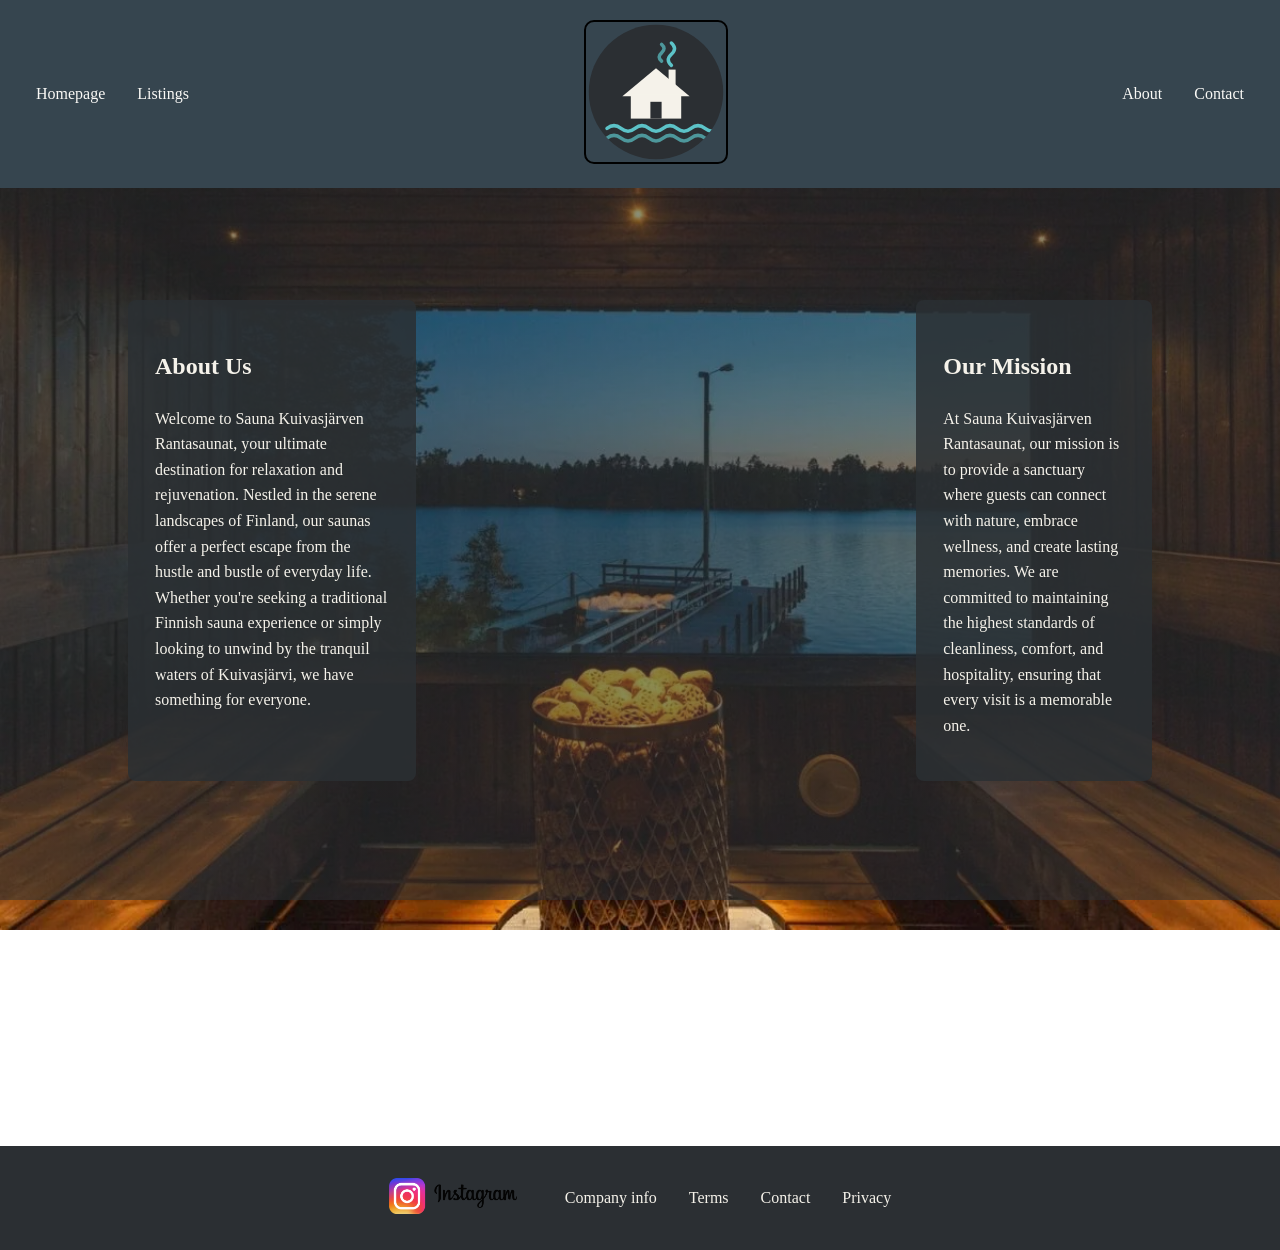
==== index.html @ 9f4a3395 "Changed plans.md and links changed url from form.html to listing.html to match criteria changed the " ====
<!DOCTYPE html>
<html lang="en">
<head>
    <meta charset="UTF-8">
    <meta name="viewport" content="width=device-width, initial-scale=1.0">
    <title>Sauna Kuivasjärven Rantasaunat</title>
    <link rel="stylesheet" href="style.css">
</head>
<body>
    <nav class="navbar">
        <ul class="nav-list">
            <li class="nav-item"><a href="index.html">Homepage</a></li>
			<li class="nav-item"><a href="listing.html">Listings</a></li>
             <li class="nav-logo"><a href="index.html"><img src="images/logo-icon.svg"></a></li>
            <li class="nav-item"><a href="about.html">About</a></li>
            <li class="nav-item"><a href="contact.html">Contact</a></li>
        </ul>
    </nav>
    <div class="background-img">
        <div class="main-info">
            <div class="main-box">
                <h2>About Us</h2>
                <p>Welcome to Sauna Kuivasjärven Rantasaunat, your ultimate destination for relaxation and rejuvenation. Nestled in the serene landscapes of Finland, our saunas offer a perfect escape from the hustle and bustle of everyday life. Whether you're seeking a traditional Finnish sauna experience or simply looking to unwind by the tranquil waters of Kuivasjärvi, we have something for everyone.</p>
            </div>
            <div class="main-box">
                <h2>Our Mission</h2>
                <p>At Sauna Kuivasjärven Rantasaunat, our mission is to provide a sanctuary where guests can connect with nature, embrace wellness, and create lasting memories. We are committed to maintaining the highest standards of cleanliness, comfort, and hospitality, ensuring that every visit is a memorable one.</p>
            </div>
        </div>
    </div>
    <main class="content">

    </main>
    <footer class="site-footer">
	<a href="https://www.instagram.com/">
		<img src="images/logowo.png" alt="Instagram" class="instagram">
	</a>
	<ul class="footer-links">
		<li><a href="about.html">Company info</a></li>
		<li><a href="#">Terms</a></li>
		<li><a href="contact.html">Contact</a></li>
		<li><a href="#">Privacy</a></li>
	</ul>
    </footer>
</body>
</html>
---- style.css ----
body{
    margin:0;
}
.background-img {
	min-height: 100vh;
	padding: 0.625em 10% 3em;
	background-image:
		linear-gradient(rgba(43, 47, 51, 0.55), rgba(43, 47, 51, 0.55)),
		url("images/image3.png");
	background-repeat: no-repeat;
	background-position: center;
	background-size: cover;
	background-attachment: fixed;
	color: #F5F2EA;
}
@media (max-width: 800px), (prefers-reduced-motion: reduce) {
	.box {
		background-attachment: scroll;
	}
}
.navbar{
	background-color:  #36454F;
}
.nav-list{
	display: flex;
	justify-content: center;
	align-items: center;
	list-style: none;
	padding: 1.25em;
	margin: 0;
}
.nav-item{
	margin: 0 1em;
	position: relative;
}
.nav-item a{
	color: #FAF9F6;
	text-decoration: none;
}
@media (max-width: 600px){
	.nav-list
	{ flex-direction: column; 
	align-items: stretch; 
   }
}
.nav-logo{
	margin: 0 2em;
	flex: 1;
	text-align: center;
}
.nav-logo img{
	width: 8.75em;
	border: solid black 0.125em;
	border-radius: 0.625em;
}
.main-info{
	display: flex;
	column-gap: 31.25em;
}
.main-box{
	margin-top: 10%;
	border-style: solid;
	border-color: transparent;
	background-color: transparent;
    background: rgba(43, 47, 51, 0.85);
	color: #F5F2EA;
	padding: 1.5em;
	border-radius: 0.5em;
	max-width: 32rem;
	line-height: 1.6;
}
.content{
    background-color: #36454F;
}
.site-footer {
	display: flex;
	flex-wrap: wrap;
	align-items: center;
	justify-content: center;
	gap: 1.5em 3em;
	padding: 2em 10%;
	background-color: #2B2F33; /* oder dieselbe Farbe wie deine Navbar */
	color: #F5F2EA;
}
.footer-links {
	display: flex;
	flex-wrap: wrap;
	gap: 0.75em 2em;
	list-style: none;
	margin: 0;
	padding: 0;
}
.footer-links a {
	color: #F5F2EA;
	text-decoration: none;
}
.footer-links a:hover,
.footer-links a:focus-visible {
	text-decoration: underline;
}
.instagram {
	width: 8em;
}
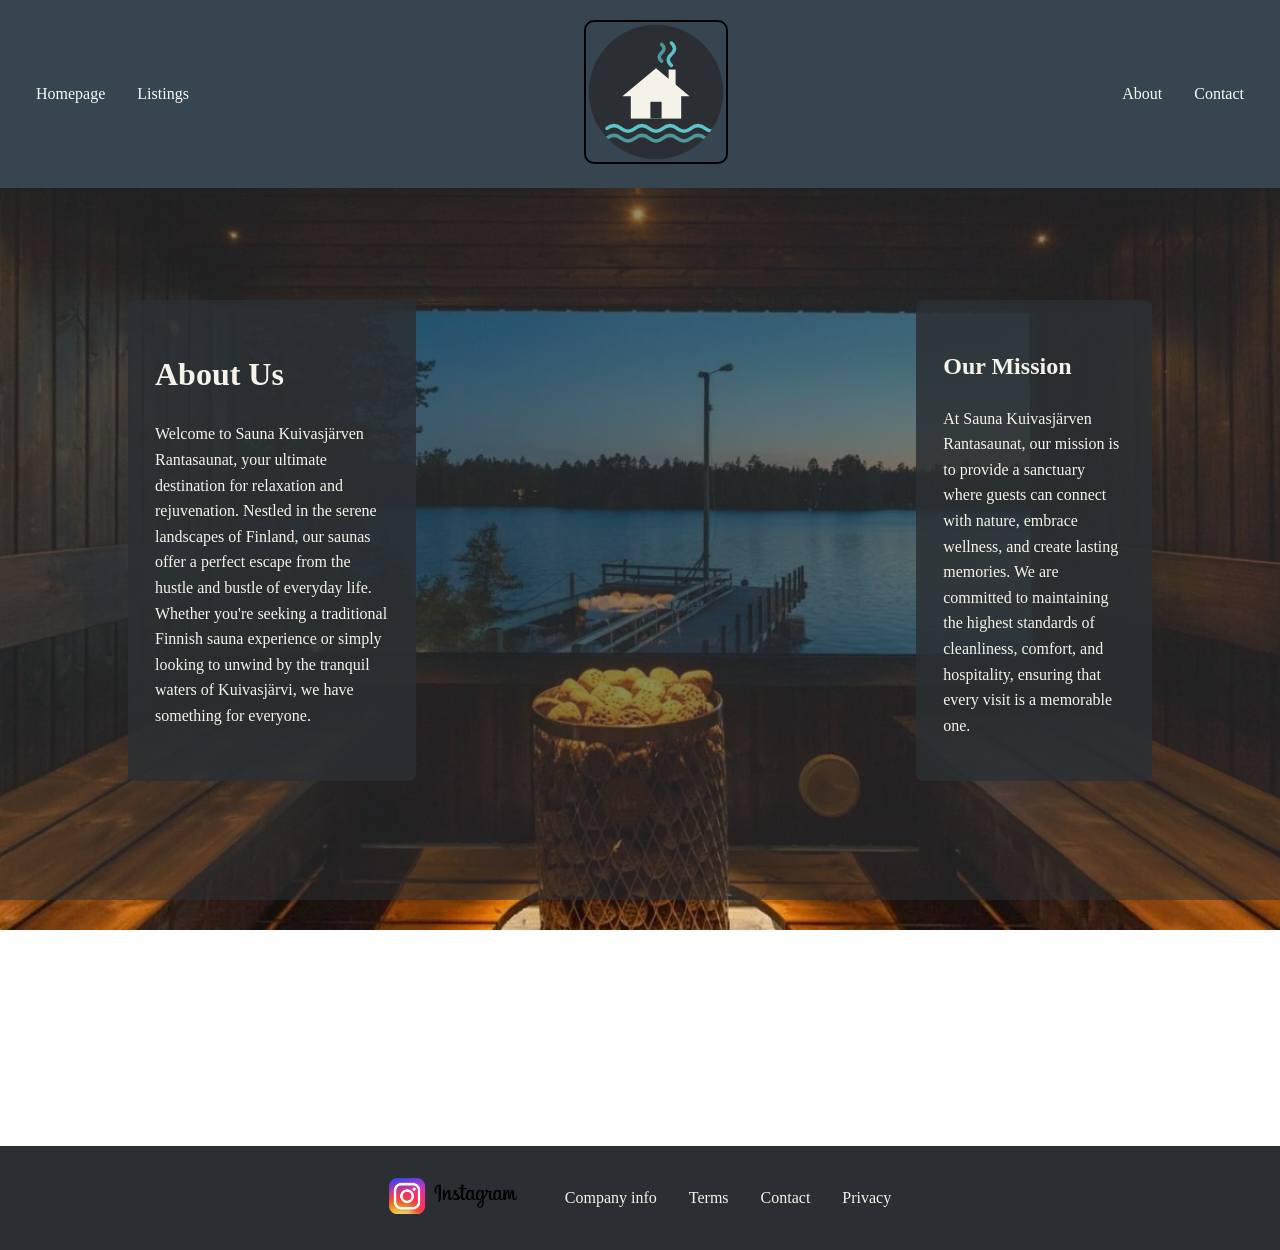
==== commit 414331e1: "Update index.html" ====
--- a/index.html
+++ b/index.html
@@ -19,7 +19,7 @@
     <div class="background-img">
         <div class="main-info">
             <div class="main-box">
-                <h2>About Us</h2>
+                <h1>About Us</h1>
                 <p>Welcome to Sauna Kuivasjärven Rantasaunat, your ultimate destination for relaxation and rejuvenation. Nestled in the serene landscapes of Finland, our saunas offer a perfect escape from the hustle and bustle of everyday life. Whether you're seeking a traditional Finnish sauna experience or simply looking to unwind by the tranquil waters of Kuivasjärvi, we have something for everyone.</p>
             </div>
             <div class="main-box">
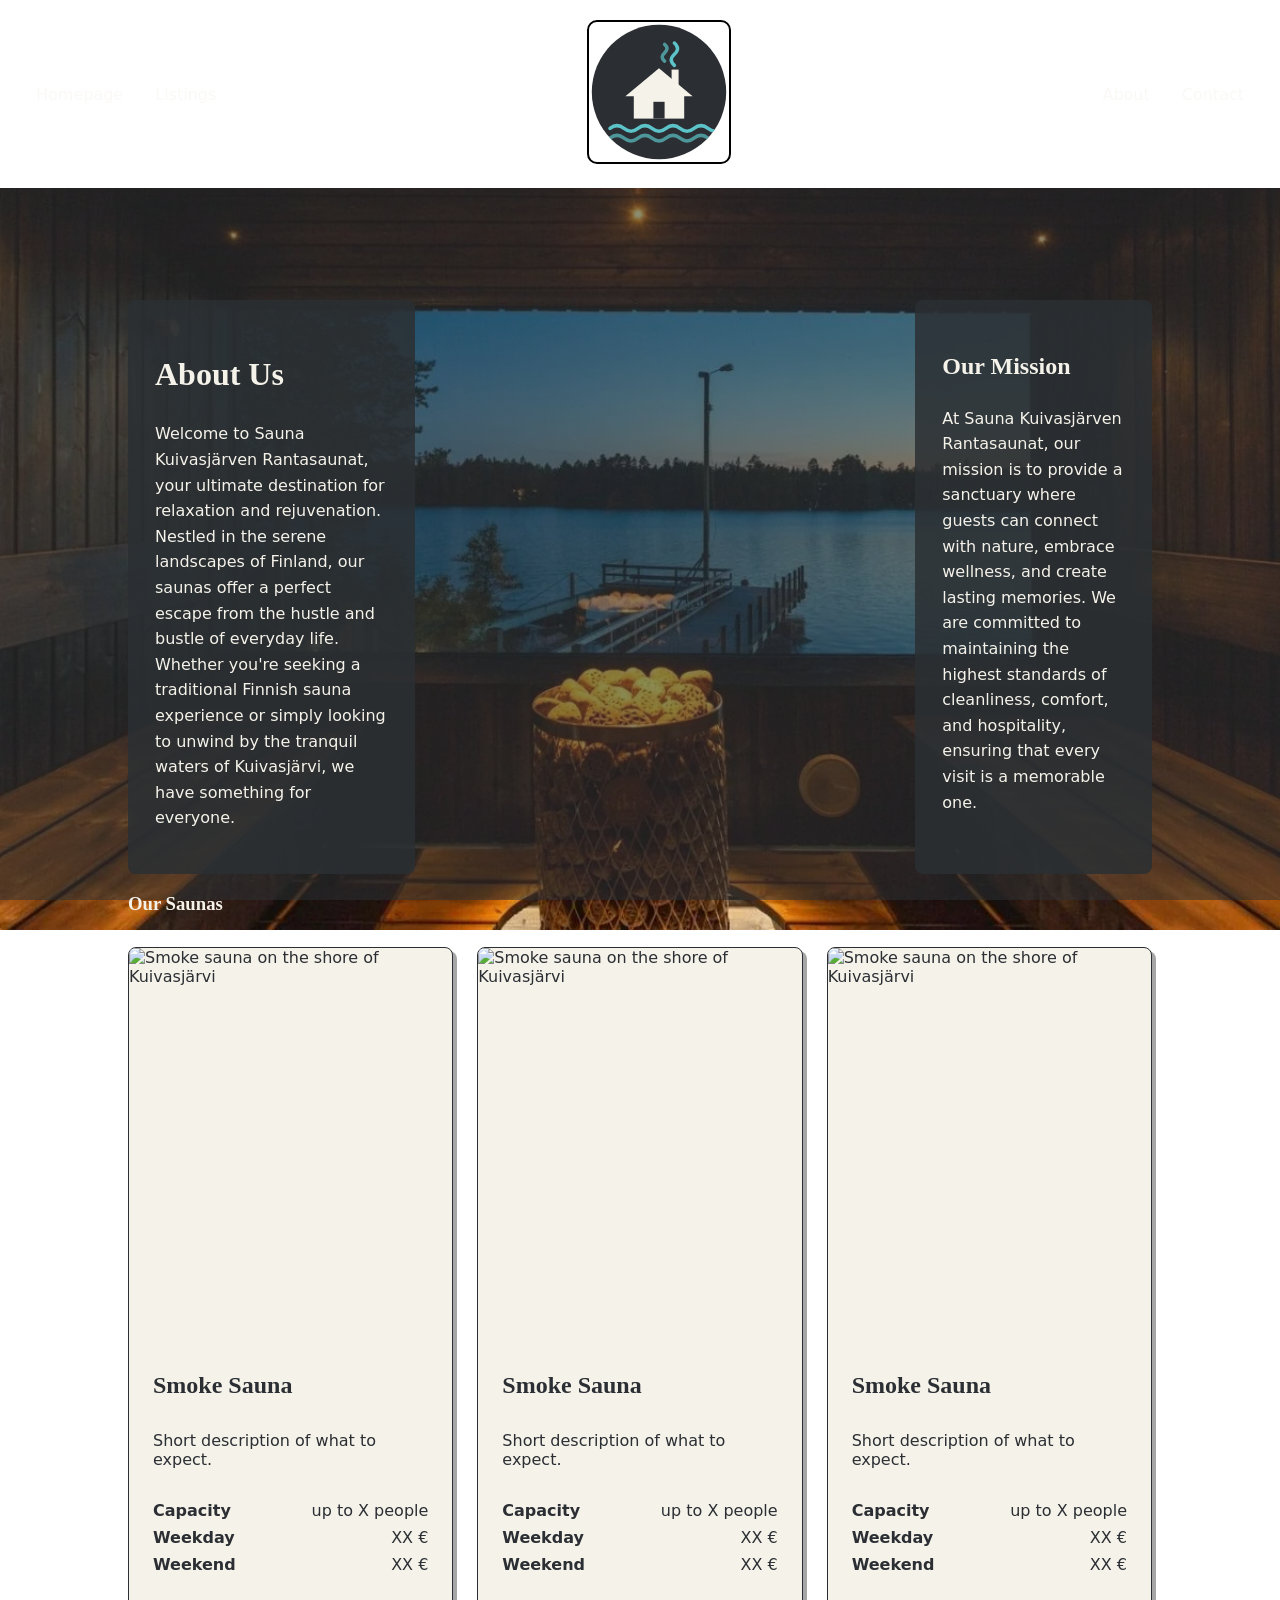
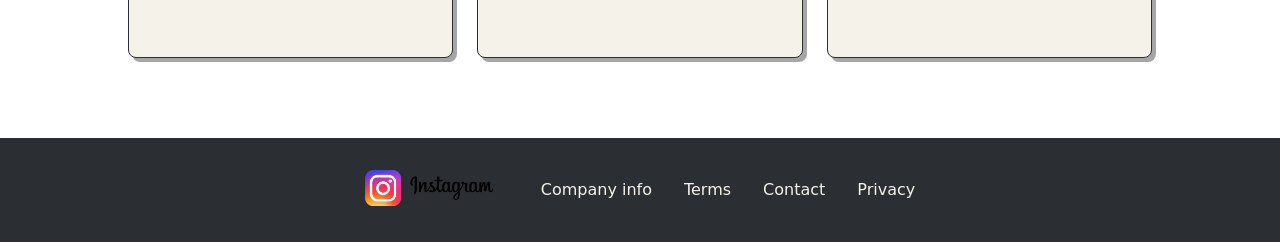
==== commit 53399210: "Update index.html" ====
--- a/index.html
+++ b/index.html
@@ -3,7 +3,7 @@
 <head>
     <meta charset="UTF-8">
     <meta name="viewport" content="width=device-width, initial-scale=1.0">
-    <title>Sauna Kuivasjärven Rantasaunat</title>
+    <title>Kuivasjärven Rantasaunat | Home</title>
     <link rel="stylesheet" href="style.css">
 </head>
 <body>
@@ -11,7 +11,7 @@
         <ul class="nav-list">
             <li class="nav-item"><a href="index.html">Homepage</a></li>
 			<li class="nav-item"><a href="listing.html">Listings</a></li>
-             <li class="nav-logo"><a href="index.html"><img src="images/logo-icon.svg"></a></li>
+             <li class="nav-logo"><a href="index.html"><img src="images/logo-icon.svg" alt="Kuivasjärven Rantasaunat, to the homepage"></a></li>
             <li class="nav-item"><a href="about.html">About</a></li>
             <li class="nav-item"><a href="contact.html">Contact</a></li>
         </ul>
@@ -27,6 +27,48 @@
                 <p>At Sauna Kuivasjärven Rantasaunat, our mission is to provide a sanctuary where guests can connect with nature, embrace wellness, and create lasting memories. We are committed to maintaining the highest standards of cleanliness, comfort, and hospitality, ensuring that every visit is a memorable one.</p>
             </div>
         </div>
+    <h3>Our Saunas</h3>
+    <div class="card-grid">
+	<article class="card">
+		<img class="card-img" src="images/sauna-smoke.jpg" alt="Smoke sauna on the shore of Kuivasjärvi" width="600" height="400">
+		<div class="card-body">
+			<h2>Smoke Sauna</h2>
+			<p>Short description of what to expect.</p>
+			<dl class="card-facts">
+				<div><dt>Capacity</dt><dd>up to X people</dd></div>
+				<div><dt>Weekday</dt><dd>XX €</dd></div>
+				<div><dt>Weekend</dt><dd>XX €</dd></div>
+			</dl>
+			<a class="card-link" href="contact.html">Request this sauna</a>
+		</div>
+	</article>
+    	<article class="card">
+		<img class="card-img" src="images/sauna-smoke.jpg" alt="Smoke sauna on the shore of Kuivasjärvi" width="600" height="400">
+		<div class="card-body">
+			<h2>Smoke Sauna</h2>
+			<p>Short description of what to expect.</p>
+			<dl class="card-facts">
+				<div><dt>Capacity</dt><dd>up to X people</dd></div>
+				<div><dt>Weekday</dt><dd>XX €</dd></div>
+				<div><dt>Weekend</dt><dd>XX €</dd></div>
+			</dl>
+			<a class="card-link" href="contact.html">Request this sauna</a>
+		</div>
+	</article>
+    	<article class="card">
+		<img class="card-img" src="images/sauna-smoke.jpg" alt="Smoke sauna on the shore of Kuivasjärvi" width="600" height="400">
+		<div class="card-body">
+			<h2>Smoke Sauna</h2>
+			<p>Short description of what to expect.</p>
+			<dl class="card-facts">
+				<div><dt>Capacity</dt><dd>up to X people</dd></div>
+				<div><dt>Weekday</dt><dd>XX €</dd></div>
+				<div><dt>Weekend</dt><dd>XX €</dd></div>
+			</dl>
+			<a class="card-link" href="contact.html">Request this sauna</a>
+		</div>
+	</article>
+    </div>
     </div>
     <main class="content">
 
--- a/style.css
+++ b/style.css
@@ -1,5 +1,43 @@
+:root {
+	color-scheme: light dark;
+	--bg-page: #F5F2EA;      --text: #2B2F33;       --heading: var(--accent);
+	--field-bg: var(--field-bg)FFF;     --field-text: #2B2F33; --field-border: #2B2F33;
+	--placeholder: #5A5F63;  --accent: var(--accent);     --accent-text: #F5F2EA;
+	--accent-hover: #2B2F33; --accent-line: #5CC3C8; --focus: var(--accent);
+
+	--nav-bg: var(--nav-bg); --nav-text: #FAF9F6; --footer-bg: #2B2F33;
+	--text-on-dark: #F5F2EA; --panel-bg: rgba(43, 47, 51, 0.85);
+	--hero-overlay: rgba(43, 47, 51, 0.55); --focus-on-dark: #5CC3C8;
+	--font-heading: Georgia, "Times New Roman", serif;
+	--font-text: system-ui, -apple-system, "Segoe UI", sans-serif;
+	--space-1: 0.5rem; --space-2: 1rem; --space-3: 1.5rem; --space-4: 2rem;
+	--card-bg: #F5F2EA;  --card-text: #2B2F33;  --card-border: #2B2F33;
+
+}
+
+@media (prefers-color-scheme: dark) {
+	:root {
+		--bg-page: #1F2326;      --text: #F5F2EA;       --heading: #5CC3C8;
+		--field-bg: #2B2F33;     --field-text: #F5F2EA; --field-border: #5CC3C8;
+		--placeholder: #A9B0B5;  --accent: #5CC3C8;     --accent-text: #1B1F22;
+		--accent-hover: #F5F2EA; --focus: #5CC3C8;
+		--hero-overlay: rgba(31, 35, 38, 0.7);
+		--card-bg: #2B2F33;  --card-text: #F5F2EA;  --card-border: #5CC3C8;
+	}
+}
+ 
+h1, h2, h3 { font-family: var(--font-heading); }
+
+a:focus-visible, button:focus-visible {
+	outline: 0.1875rem solid var(--focus);
+	outline-offset: 0.25rem;
+}
+.navbar a:focus-visible, .site-footer a:focus-visible {
+	outline-color: var(--focus-on-dark);
+}
 body{
     margin:0;
+	font-family: var(--font-text);
 }
 .background-img {
 	min-height: 100vh;
@@ -14,12 +52,12 @@
 	color: #F5F2EA;
 }
 @media (max-width: 800px), (prefers-reduced-motion: reduce) {
-	.box {
+	.background-img {
 		background-attachment: scroll;
 	}
 }
 .navbar{
-	background-color:  #36454F;
+	background-color:  var(--nav-bg);
 }
 .nav-list{
 	display: flex;
@@ -36,12 +74,6 @@
 .nav-item a{
 	color: #FAF9F6;
 	text-decoration: none;
-}
-@media (max-width: 600px){
-	.nav-list
-	{ flex-direction: column; 
-	align-items: stretch; 
-   }
 }
 .nav-logo{
 	margin: 0 2em;
@@ -70,7 +102,7 @@
 	line-height: 1.6;
 }
 .content{
-    background-color: #36454F;
+    background-color: var(--nav-bg);
 }
 .site-footer {
 	display: flex;
@@ -100,4 +132,192 @@
 }
 .instagram {
 	width: 8em;
+}
+.contact-container {
+	display: grid;
+	grid-template-columns: 1fr 1fr;
+	min-height: 80vh;
+	background-color: #F5F2EA;
+	color: #2B2F33;
+	font-family: inherit;
+}
+
+.contact-left {
+	display: flex;
+	flex-direction: column;
+	justify-content: center;
+	align-items: stretch;
+	gap: 1.25em;
+	padding: 2em clamp(1.5em, 6vw, 5em);
+}
+
+.contact-right {
+	display: flex;
+	align-items: center;
+	justify-content: center;
+	padding: 2em;
+}
+
+.contact-right img {
+	width: 100%;
+	max-width: 34em;
+	height: auto;
+}
+
+.contact-left-title h1 {
+	font-weight: 600;
+	font-size: x-large;
+	color: var(--accent);
+	margin-bottom: 0.3125em;
+}
+
+.contact-left-title hr {
+	border: none;
+	width: 6.25em;
+	height: 0.3125em;
+	margin: 0 0 1.25em;
+	background-color: #5CC3C8;
+	border-radius: 0.625em;
+}
+
+.contact-input,
+.contact-left textarea,
+.contact-left button {
+	font: inherit;
+}
+
+.contact-input {
+	width: 100%;
+	max-width: 26em;
+	height: 3.125em;
+	padding: 0 1.5625em;
+	border: 0.125em solid var(--field-border);
+	border-radius: 3.125em;
+	background-color: var(--field-bg);
+	color: var(--field-text);
+	box-sizing: border-box;
+}
+
+.contact-input::placeholder {
+	color: #5A5F63;
+	opacity: 1;
+}
+
+.contact-left textarea {
+	height: 8.75em;
+	padding: 1em 1.5625em;
+	border-radius: 1.25em;
+	resize: vertical;
+	box-sizing: border-box;
+}
+
+.contact-input:focus-visible,
+.contact-left button:focus-visible {
+	outline: 0.1875em solid var(--accent);
+	outline-offset: 0.125em;
+}
+
+.contact-left button {
+	align-self: flex-start;
+	padding: 1em 2em;
+	border: 0.125em solid #2B2F33;
+	border-radius: 3.125em;
+	background-color: var(--accent);
+	color: #F5F2EA;
+	cursor: pointer;
+}
+
+.contact-left button:hover {
+	background-color: #2B2F33;
+}
+
+@media (max-width: 800px) {
+	.contact-container {
+		grid-template-columns: 1fr;
+	}
+	.contact-right {
+		display: none;
+	}
+}
+@media (max-width: 1100px) {
+	.main-info {
+		flex-direction: column;
+		gap: 0;
+	}
+	.main-box {
+		margin-top: 1.5em;
+	}
+}
+
+@media (max-width: 800px) {
+	.footer-links {
+		justify-content: center;
+	}
+	.footer-links a {
+		display: inline-block;
+		padding: 0.5em 0;
+	}
+}
+
+@media (max-width: 600px) {
+	.nav-list {
+		flex-wrap: wrap;
+		gap: 0.25em 1em;
+		padding: 0.75em;
+	}
+	.nav-logo {
+		order: -1;
+		flex: 0 0 100%;
+		margin: 0 0 0.5em;
+	}
+	.nav-logo img {
+		width: 4em;
+	}
+	.nav-item {
+		margin: 0;
+	}
+	.nav-item a {
+		display: inline-block;
+		padding: 0.75em 0.5em;
+	}
+}
+.card-grid {
+	display: grid;
+	grid-template-columns: repeat(auto-fit, minmax(16rem, 1fr));
+	gap: var(--space-3);
+	margin-block: var(--space-4);
+}
+.card {
+	display: flex;
+	flex-direction: column;
+	overflow: hidden;
+	background-color: var(--card-bg);
+	color: var(--card-text);
+	border: 1px solid var(--card-border);
+	border-radius: 0.5rem;
+	box-shadow: 0.25rem 0.25rem 0 rgba(0, 0, 0, 0.35);
+	transition: transform 0.3s ease;
+}
+.card:hover { transform: translateY(-0.25rem); }
+.card-img { display: block; width: 100%; aspect-ratio: 3 / 2; object-fit: cover; }
+.card-body { display: flex; flex-direction: column; flex: 1; gap: var(--space-2); padding: var(--space-3); }
+.card-body h2, .card-body h3 { margin: 0; }
+.card-facts { display: grid; gap: var(--space-1); margin: 0; }
+.card-facts div { display: flex; justify-content: space-between; gap: var(--space-2); }
+.card-facts dt { font-weight: 600; }
+.card-facts dd { margin: 0; }
+.card-link {
+	align-self: flex-start;
+	margin-top: auto;
+	padding: 0.75rem 1.5rem;
+	border-radius: 3.125rem;
+	background-color: var(--accent);
+	color: var(--accent-text);
+	font-weight: 600;
+	text-decoration: none;
+}
+.card-link:hover { background-color: var(--accent-hover); }
+@media (prefers-reduced-motion: reduce) {
+	.card { transition: none; }
+	.card:hover { transform: none; }
 }
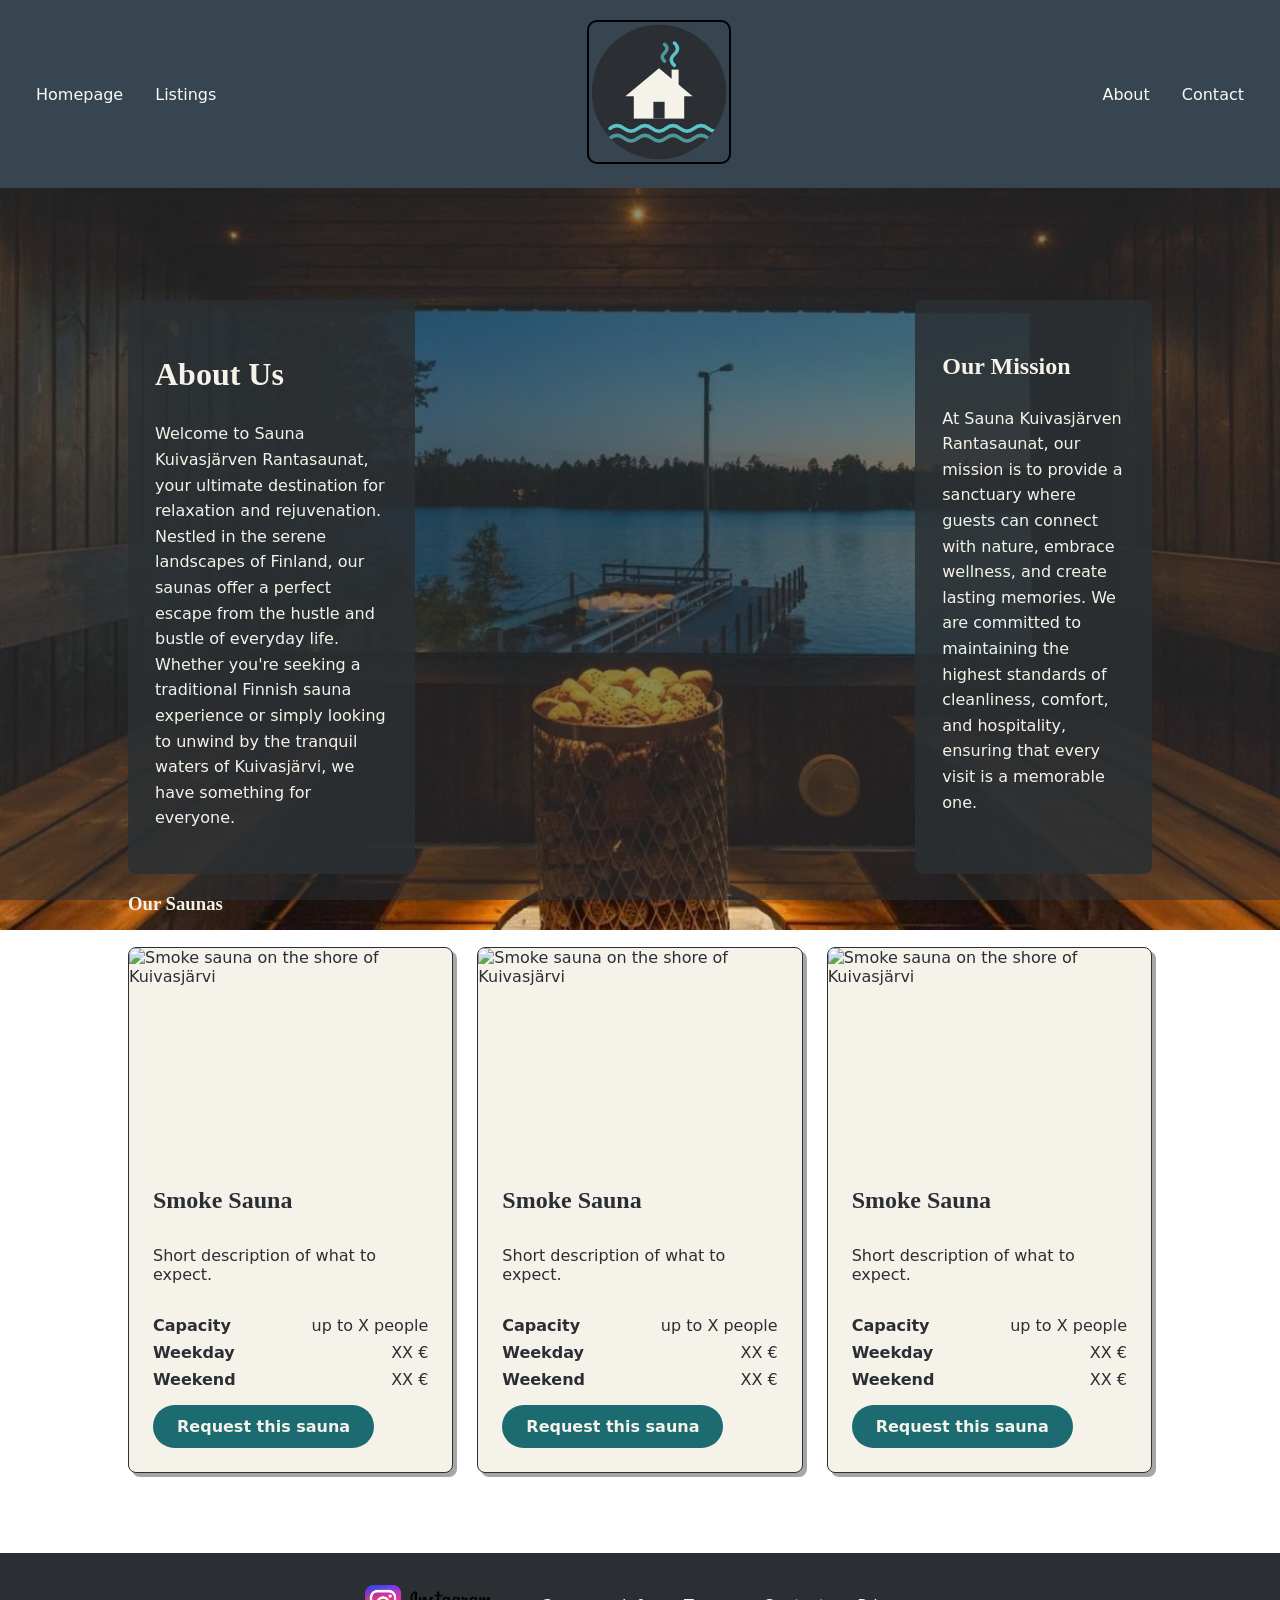
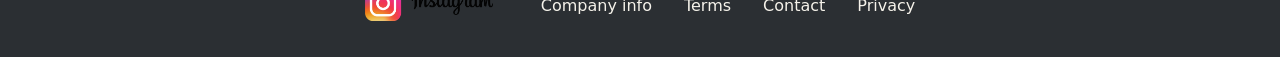
==== commit 1f253c4d: "Used AI to add missing parts from E1" ====
--- a/index.html
+++ b/index.html
@@ -7,6 +7,7 @@
     <link rel="stylesheet" href="style.css">
 </head>
 <body>
+    <header>
     <nav class="navbar">
         <ul class="nav-list">
             <li class="nav-item"><a href="index.html">Homepage</a></li>
@@ -16,6 +17,8 @@
             <li class="nav-item"><a href="contact.html">Contact</a></li>
         </ul>
     </nav>
+    </header>
+    <main>
     <div class="background-img">
         <div class="main-info">
             <div class="main-box">
@@ -70,8 +73,6 @@
 	</article>
     </div>
     </div>
-    <main class="content">
-
     </main>
     <footer class="site-footer">
 	<a href="https://www.instagram.com/">
--- a/style.css
+++ b/style.css
@@ -1,11 +1,11 @@
 :root {
 	color-scheme: light dark;
-	--bg-page: #F5F2EA;      --text: #2B2F33;       --heading: var(--accent);
-	--field-bg: var(--field-bg)FFF;     --field-text: #2B2F33; --field-border: #2B2F33;
-	--placeholder: #5A5F63;  --accent: var(--accent);     --accent-text: #F5F2EA;
-	--accent-hover: #2B2F33; --accent-line: #5CC3C8; --focus: var(--accent);
-
-	--nav-bg: var(--nav-bg); --nav-text: #FAF9F6; --footer-bg: #2B2F33;
+	--bg-page: #F5F2EA;      --text: #2B2F33;       --heading: #1B6B70;
+	--field-bg: #FFFFFF;     --field-text: #2B2F33; --field-border: #2B2F33;
+	--placeholder: #5A5F63;  --accent: #1B6B70;     --accent-text: #F5F2EA;
+	--accent-hover: #2B2F33; --accent-line: #5CC3C8; --focus: #1B6B70;
+
+	--nav-bg: #36454F; --nav-text: #FAF9F6; --footer-bg: #2B2F33;
 	--text-on-dark: #F5F2EA; --panel-bg: rgba(43, 47, 51, 0.85);
 	--hero-overlay: rgba(43, 47, 51, 0.55); --focus-on-dark: #5CC3C8;
 	--font-heading: Georgia, "Times New Roman", serif;
@@ -299,7 +299,7 @@
 	transition: transform 0.3s ease;
 }
 .card:hover { transform: translateY(-0.25rem); }
-.card-img { display: block; width: 100%; aspect-ratio: 3 / 2; object-fit: cover; }
+.card-img { display: block; width: 100%; height: auto; aspect-ratio: 3 / 2; object-fit: cover; }
 .card-body { display: flex; flex-direction: column; flex: 1; gap: var(--space-2); padding: var(--space-3); }
 .card-body h2, .card-body h3 { margin: 0; }
 .card-facts { display: grid; gap: var(--space-1); margin: 0; }
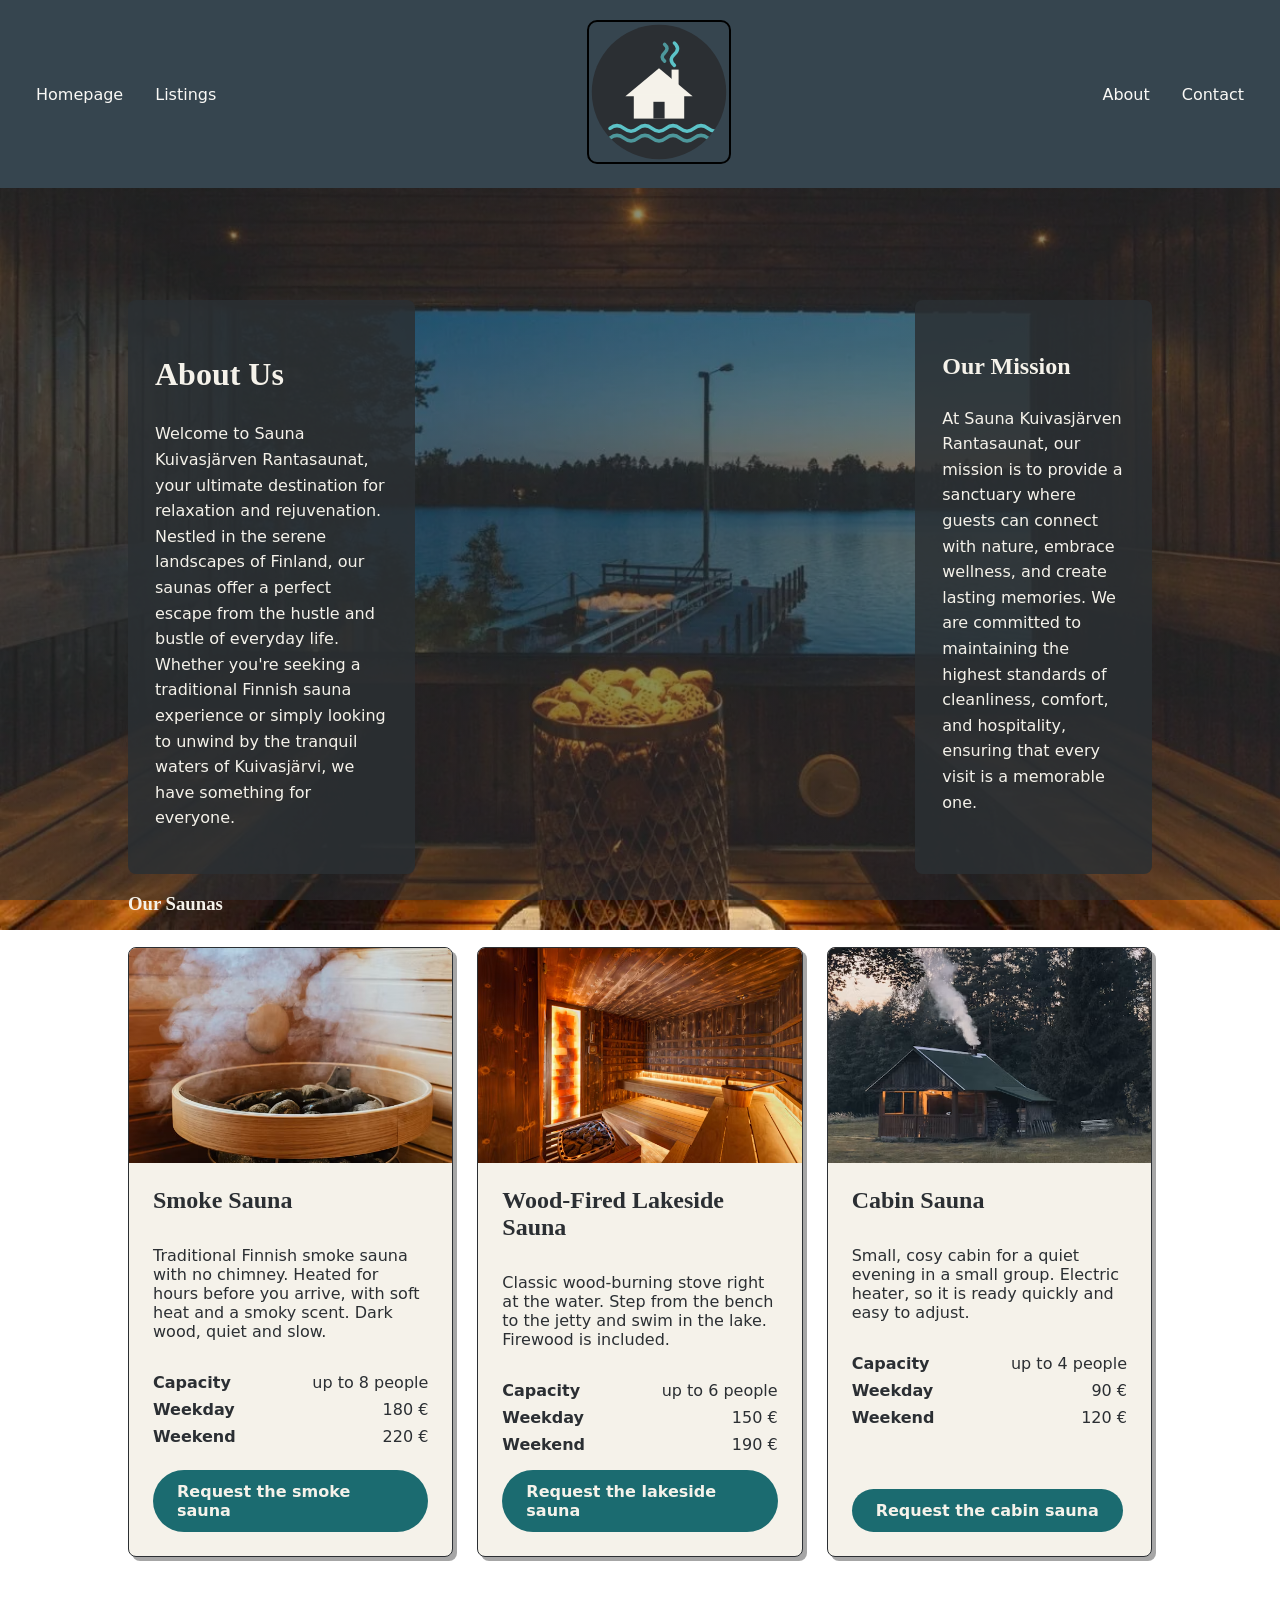
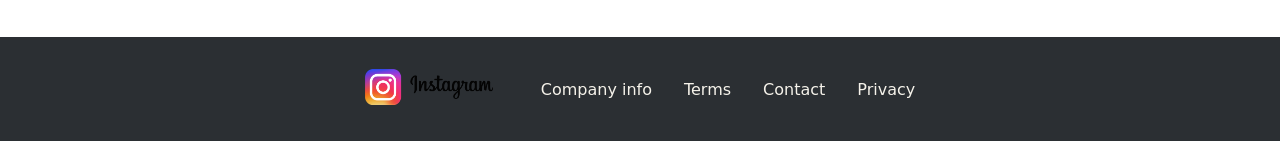
==== commit 0d11b93e: "added new logs + filled in data for lsitings" ====
--- a/index.html
+++ b/index.html
@@ -33,42 +33,42 @@
     <h3>Our Saunas</h3>
     <div class="card-grid">
 	<article class="card">
-		<img class="card-img" src="images/sauna-smoke.jpg" alt="Smoke sauna on the shore of Kuivasjärvi" width="600" height="400">
+		<img class="card-img" src="images/smoke.png" alt="Smoke sauna on the shore of Kuivasjärvi" width="600" height="400">
 		<div class="card-body">
 			<h2>Smoke Sauna</h2>
-			<p>Short description of what to expect.</p>
+			<p>Traditional Finnish smoke sauna with no chimney. Heated for hours before you arrive, with soft heat and a smoky scent. Dark wood, quiet and slow.</p>
 			<dl class="card-facts">
-				<div><dt>Capacity</dt><dd>up to X people</dd></div>
-				<div><dt>Weekday</dt><dd>XX €</dd></div>
-				<div><dt>Weekend</dt><dd>XX €</dd></div>
+				<div><dt>Capacity</dt><dd>up to 8 people</dd></div>
+				<div><dt>Weekday</dt><dd>180 €</dd></div>
+				<div><dt>Weekend</dt><dd>220 €</dd></div>
 			</dl>
-			<a class="card-link" href="contact.html">Request this sauna</a>
+			<a class="card-link" href="contact.html">Request the smoke sauna</a>
 		</div>
 	</article>
     	<article class="card">
-		<img class="card-img" src="images/sauna-smoke.jpg" alt="Smoke sauna on the shore of Kuivasjärvi" width="600" height="400">
+		<img class="card-img" src="images/sauna2.png" alt="Wood-fired lakeside sauna with a jetty into the lake" width="600" height="400">
 		<div class="card-body">
-			<h2>Smoke Sauna</h2>
-			<p>Short description of what to expect.</p>
+			<h2>Wood-Fired Lakeside Sauna</h2>
+			<p>Classic wood-burning stove right at the water. Step from the bench to the jetty and swim in the lake. Firewood is included.</p>
 			<dl class="card-facts">
-				<div><dt>Capacity</dt><dd>up to X people</dd></div>
-				<div><dt>Weekday</dt><dd>XX €</dd></div>
-				<div><dt>Weekend</dt><dd>XX €</dd></div>
+				<div><dt>Capacity</dt><dd>up to 6 people</dd></div>
+				<div><dt>Weekday</dt><dd>150 €</dd></div>
+				<div><dt>Weekend</dt><dd>190 €</dd></div>
 			</dl>
-			<a class="card-link" href="contact.html">Request this sauna</a>
+			<a class="card-link" href="contact.html">Request the lakeside sauna</a>
 		</div>
 	</article>
     	<article class="card">
-		<img class="card-img" src="images/sauna-smoke.jpg" alt="Smoke sauna on the shore of Kuivasjärvi" width="600" height="400">
+		<img class="card-img" src="images/cabin.png" alt="Small wooden cabin sauna in the forest" width="600" height="400">
 		<div class="card-body">
-			<h2>Smoke Sauna</h2>
-			<p>Short description of what to expect.</p>
+			<h2>Cabin Sauna</h2>
+			<p>Small, cosy cabin for a quiet evening in a small group. Electric heater, so it is ready quickly and easy to adjust.</p>
 			<dl class="card-facts">
-				<div><dt>Capacity</dt><dd>up to X people</dd></div>
-				<div><dt>Weekday</dt><dd>XX €</dd></div>
-				<div><dt>Weekend</dt><dd>XX €</dd></div>
+				<div><dt>Capacity</dt><dd>up to 4 people</dd></div>
+				<div><dt>Weekday</dt><dd>90 €</dd></div>
+				<div><dt>Weekend</dt><dd>120 €</dd></div>
 			</dl>
-			<a class="card-link" href="contact.html">Request this sauna</a>
+			<a class="card-link" href="contact.html">Request the cabin sauna</a>
 		</div>
 	</article>
     </div>
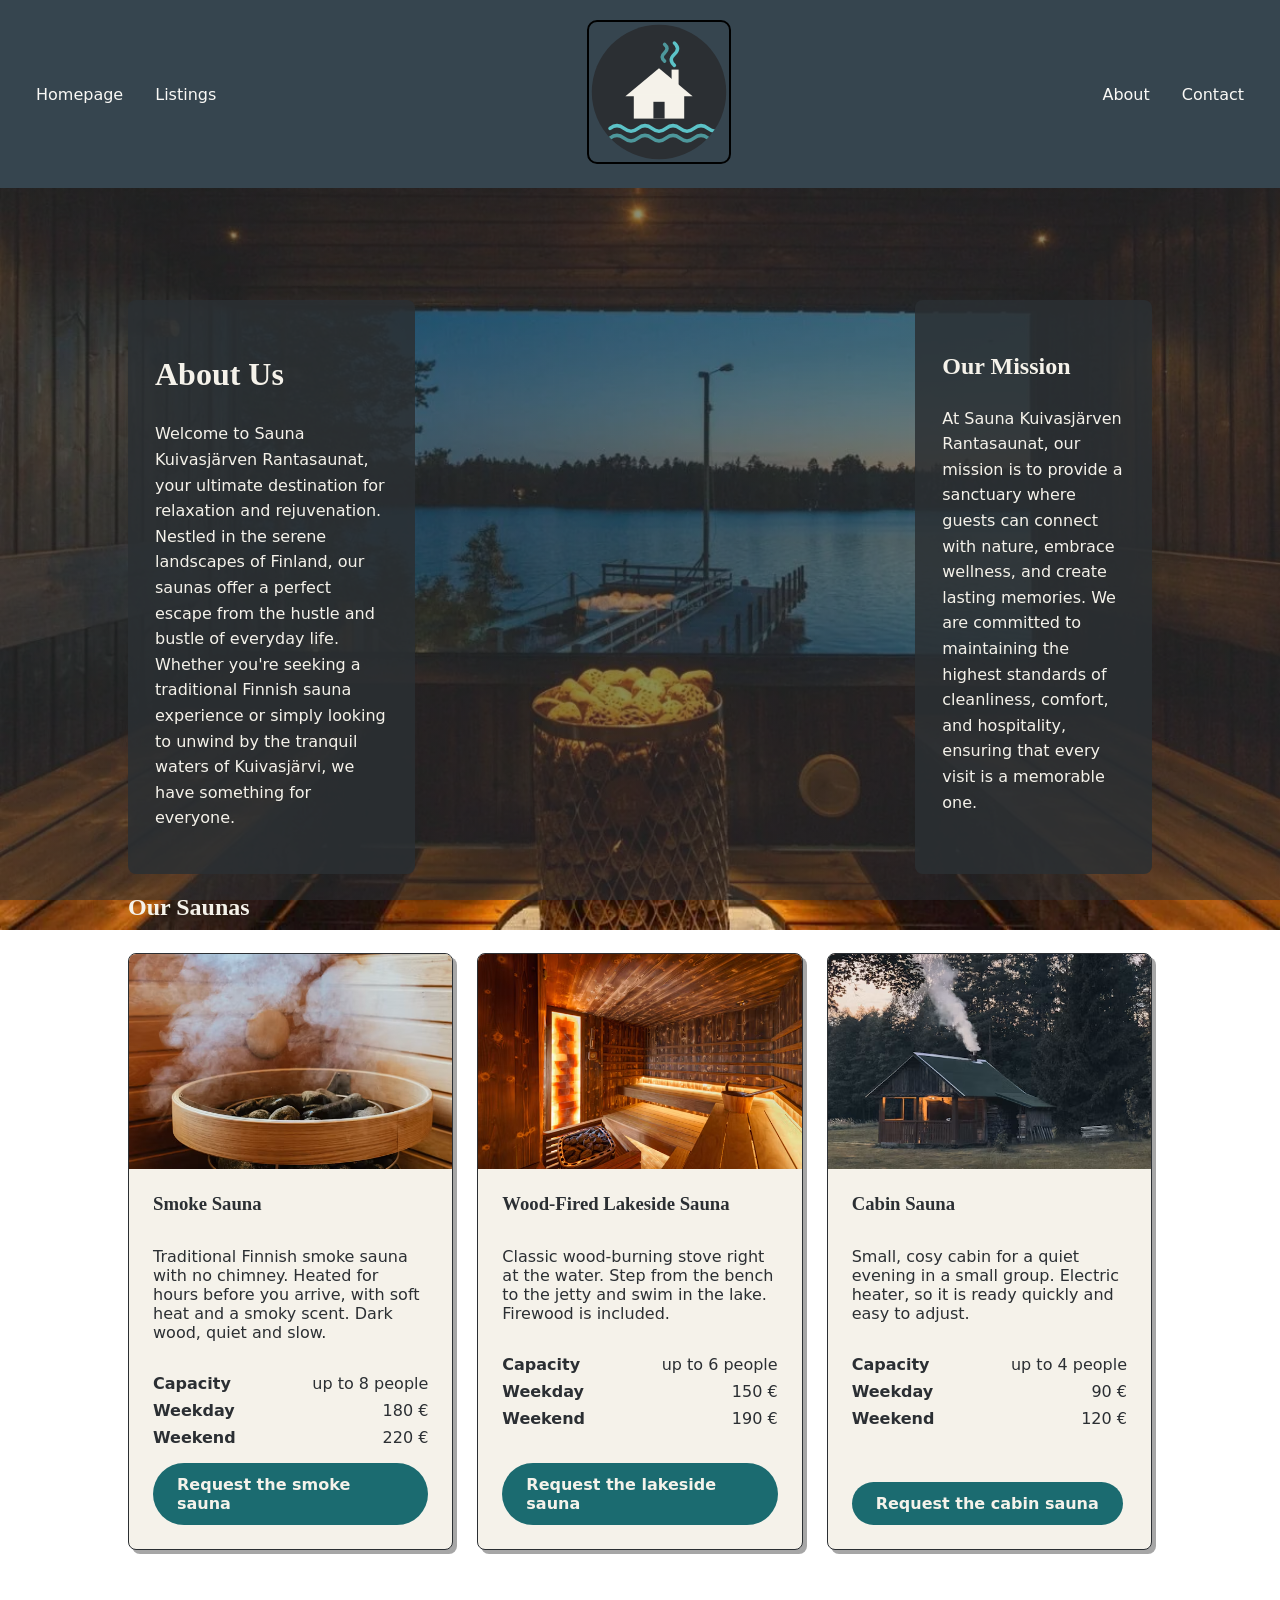
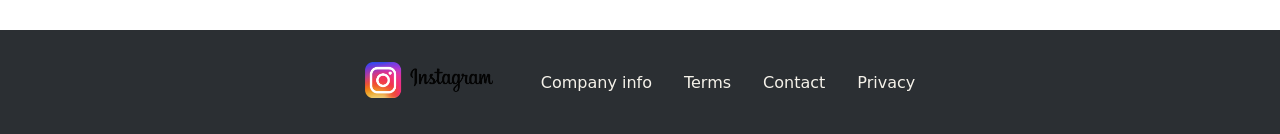
==== commit 48f77d84: "added broken/" ====
--- a/index.html
+++ b/index.html
@@ -30,12 +30,12 @@
                 <p>At Sauna Kuivasjärven Rantasaunat, our mission is to provide a sanctuary where guests can connect with nature, embrace wellness, and create lasting memories. We are committed to maintaining the highest standards of cleanliness, comfort, and hospitality, ensuring that every visit is a memorable one.</p>
             </div>
         </div>
-    <h3>Our Saunas</h3>
+    <h2>Our Saunas</h2>
     <div class="card-grid">
 	<article class="card">
 		<img class="card-img" src="images/smoke.png" alt="Smoke sauna on the shore of Kuivasjärvi" width="600" height="400">
 		<div class="card-body">
-			<h2>Smoke Sauna</h2>
+			<h3>Smoke Sauna</h3>
 			<p>Traditional Finnish smoke sauna with no chimney. Heated for hours before you arrive, with soft heat and a smoky scent. Dark wood, quiet and slow.</p>
 			<dl class="card-facts">
 				<div><dt>Capacity</dt><dd>up to 8 people</dd></div>
@@ -48,7 +48,7 @@
     	<article class="card">
 		<img class="card-img" src="images/sauna2.png" alt="Wood-fired lakeside sauna with a jetty into the lake" width="600" height="400">
 		<div class="card-body">
-			<h2>Wood-Fired Lakeside Sauna</h2>
+			<h3>Wood-Fired Lakeside Sauna</h3>
 			<p>Classic wood-burning stove right at the water. Step from the bench to the jetty and swim in the lake. Firewood is included.</p>
 			<dl class="card-facts">
 				<div><dt>Capacity</dt><dd>up to 6 people</dd></div>
@@ -61,7 +61,7 @@
     	<article class="card">
 		<img class="card-img" src="images/cabin.png" alt="Small wooden cabin sauna in the forest" width="600" height="400">
 		<div class="card-body">
-			<h2>Cabin Sauna</h2>
+			<h3>Cabin Sauna</h3>
 			<p>Small, cosy cabin for a quiet evening in a small group. Electric heater, so it is ready quickly and easy to adjust.</p>
 			<dl class="card-facts">
 				<div><dt>Capacity</dt><dd>up to 4 people</dd></div>
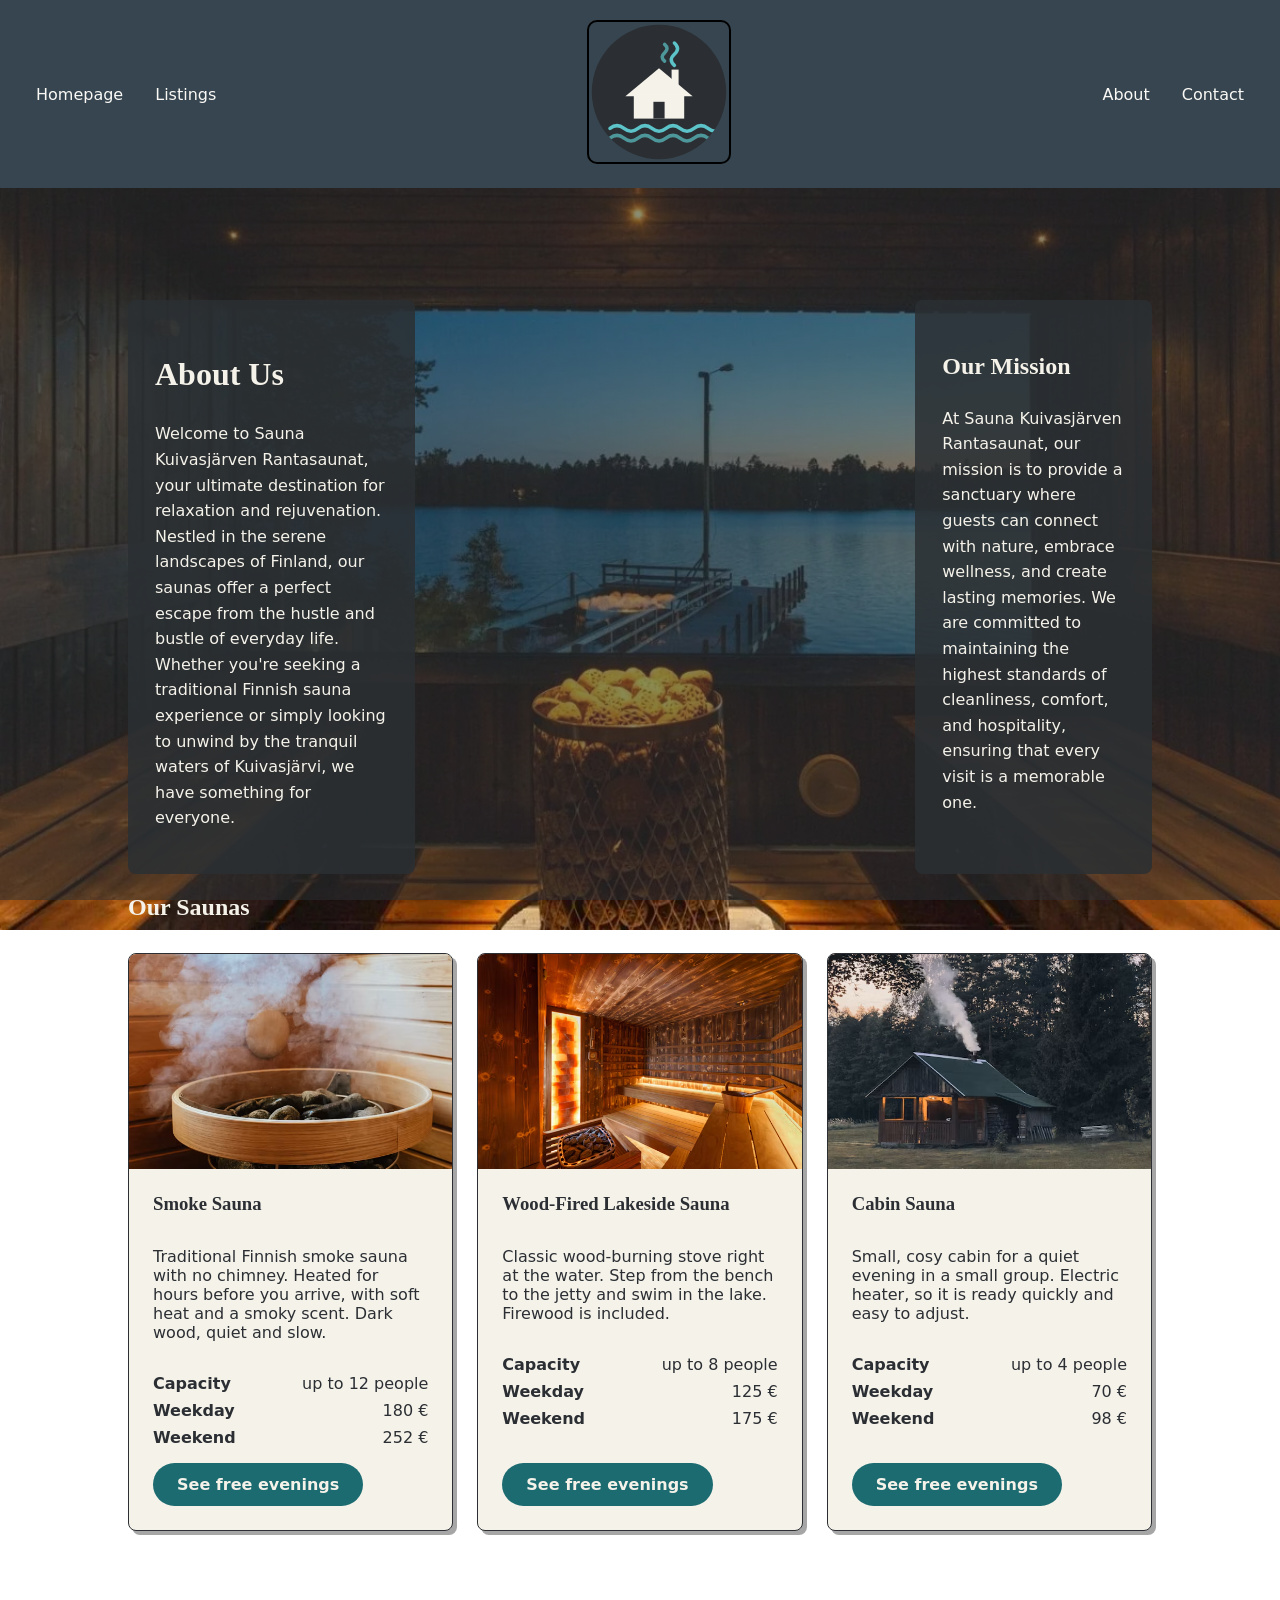
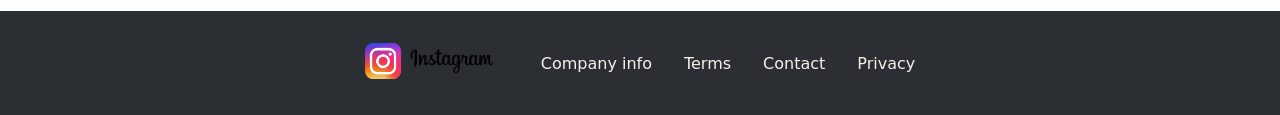
==== commit 4bad86d0: "api" ====
--- a/index.html
+++ b/index.html
@@ -38,11 +38,11 @@
 			<h3>Smoke Sauna</h3>
 			<p>Traditional Finnish smoke sauna with no chimney. Heated for hours before you arrive, with soft heat and a smoky scent. Dark wood, quiet and slow.</p>
 			<dl class="card-facts">
-				<div><dt>Capacity</dt><dd>up to 8 people</dd></div>
+				<div><dt>Capacity</dt><dd>up to 12 people</dd></div>
 				<div><dt>Weekday</dt><dd>180 €</dd></div>
-				<div><dt>Weekend</dt><dd>220 €</dd></div>
+				<div><dt>Weekend</dt><dd>252 €</dd></div>
 			</dl>
-			<a class="card-link" href="contact.html">Request the smoke sauna</a>
+			<a class="card-link" href="listing.html">See free evenings</a>
 		</div>
 	</article>
     	<article class="card">
@@ -51,11 +51,11 @@
 			<h3>Wood-Fired Lakeside Sauna</h3>
 			<p>Classic wood-burning stove right at the water. Step from the bench to the jetty and swim in the lake. Firewood is included.</p>
 			<dl class="card-facts">
-				<div><dt>Capacity</dt><dd>up to 6 people</dd></div>
-				<div><dt>Weekday</dt><dd>150 €</dd></div>
-				<div><dt>Weekend</dt><dd>190 €</dd></div>
+				<div><dt>Capacity</dt><dd>up to 8 people</dd></div>
+				<div><dt>Weekday</dt><dd>125 €</dd></div>
+				<div><dt>Weekend</dt><dd>175 €</dd></div>
 			</dl>
-			<a class="card-link" href="contact.html">Request the lakeside sauna</a>
+			<a class="card-link" href="listing.html">See free evenings</a>
 		</div>
 	</article>
     	<article class="card">
@@ -65,10 +65,10 @@
 			<p>Small, cosy cabin for a quiet evening in a small group. Electric heater, so it is ready quickly and easy to adjust.</p>
 			<dl class="card-facts">
 				<div><dt>Capacity</dt><dd>up to 4 people</dd></div>
-				<div><dt>Weekday</dt><dd>90 €</dd></div>
-				<div><dt>Weekend</dt><dd>120 €</dd></div>
+				<div><dt>Weekday</dt><dd>70 €</dd></div>
+				<div><dt>Weekend</dt><dd>98 €</dd></div>
 			</dl>
-			<a class="card-link" href="contact.html">Request the cabin sauna</a>
+			<a class="card-link" href="listing.html">See free evenings</a>
 		</div>
 	</article>
     </div>
--- a/style.css
+++ b/style.css
@@ -320,4 +320,105 @@
 @media (prefers-reduced-motion: reduce) {
 	.card { transition: none; }
 	.card:hover { transform: none; }
-}+}
+/* E3: filter bar on the listing page */
+.card[hidden] { display: none; }
+.filter-bar {
+	margin-block: var(--space-3);
+	padding: var(--space-2) var(--space-3);
+	background-color: var(--panel-bg);
+	color: var(--text-on-dark);
+	border-radius: 0.5rem;
+}
+.filter-bar p { margin: 0 0 var(--space-1); }
+.filter-buttons { display: flex; flex-wrap: wrap; gap: var(--space-1); margin-bottom: var(--space-2); }
+.filter-buttons button {
+	padding: 0.5rem 1rem;
+	border: 2px solid var(--text-on-dark);
+	border-radius: 3.125rem;
+	background: transparent;
+	color: var(--text-on-dark);
+	font: inherit;
+	font-weight: 600;
+	cursor: pointer;
+}
+.filter-buttons button[aria-pressed="true"] {
+	background-color: var(--accent-line);
+	border-color: var(--accent-line);
+	color: #1B1F22;
+}
+.filter-buttons button:focus-visible { outline: 3px solid var(--focus-on-dark); outline-offset: 2px; }
+#sauna-status { font-weight: 600; margin-bottom: 0; }
+
+/* E3: contact form */
+/* The contact area is always light, so it keeps its own light colours in dark mode too. */
+.contact-container {
+	--field-bg: #FFFFFF; --field-text: #2B2F33; --field-border: #2B2F33;
+	--accent: #1B6B70; --accent-text: #F5F2EA; --accent-hover: #2B2F33; --focus: #1B6B70;
+}
+.contact-help { margin-block: var(--space-2); padding-inline: var(--space-2); }
+#info-button {
+	anchor-name: --info;
+	padding: 0.75rem 1.5rem;
+	border: 0;
+	border-radius: 3.125rem;
+	background-color: var(--accent);
+	color: var(--accent-text);
+	font: inherit;
+	font-weight: 600;
+	cursor: pointer;
+}
+#info-button:hover { background-color: var(--accent-hover); }
+#info-menu {
+	position-anchor: --info;
+	position-area: bottom span-right;
+	inset: auto;
+	margin: 0.25rem 0 0;
+	position-try-fallbacks: flip-block;
+	padding: var(--space-1);
+	list-style: none;
+	background-color: var(--card-bg);
+	color: var(--card-text);
+	border: 2px solid var(--card-border);
+	border-radius: 0.5rem;
+}
+#info-menu a {
+	display: block;
+	padding: 0.5rem 1rem;
+	color: var(--card-text);
+}
+.field { display: flex; flex-direction: column; gap: 0.35rem; }
+.field label { font-weight: 600; color: #2B2F33; }
+.field p { margin: 0; }
+.hint { color: #4A5056; font-size: 0.9em; }
+.error { color: #9B1C1C; font-weight: 600; }
+.error:empty { display: none; }
+[aria-invalid="true"] { border-color: #9B1C1C; border-left-width: 0.5rem; }
+#form-status { font-weight: 600; color: #2B2F33; }
+#form-status:empty { display: none; }
+
+/* E4: evenings, total price, loading buttons */
+.evenings { margin: 0; padding: 0; border: 0; min-width: 0; }
+.evenings legend { padding: 0; margin-bottom: var(--space-1); font-weight: 600; }
+.evenings ul { display: grid; gap: 0.25rem; margin: 0; padding: 0; list-style: none; }
+.evenings li { padding-block: 0.25rem; }
+.evenings label { display: flex; flex-wrap: wrap; align-items: center; gap: 0.25rem 0.5rem; min-height: 1.75rem; cursor: pointer; }
+.evenings .state { white-space: nowrap; margin-left: auto; font-weight: 600; }
+.evenings input[type="checkbox"] { width: 1.25rem; height: 1.25rem; accent-color: var(--accent); flex: none; }
+.evenings .booked { opacity: 0.85; }
+.evenings input[type="checkbox"]:focus-visible { outline: 3px solid var(--focus); outline-offset: 2px; }
+.card .total { font-weight: 700; margin: 0; }
+.list-buttons { margin: var(--space-2) 0; }
+.list-buttons button {
+	padding: 0.75rem 1.5rem;
+	border: 2px solid var(--text-on-dark);
+	border-radius: 3.125rem;
+	background-color: var(--panel-bg);
+	color: var(--text-on-dark);
+	font: inherit;
+	font-weight: 600;
+	cursor: pointer;
+}
+.list-buttons button:focus-visible { outline: 3px solid var(--focus-on-dark); outline-offset: 2px; }
+.list-buttons button[hidden] { display: none; }
+.noscript { padding: var(--space-2); background-color: var(--panel-bg); color: var(--text-on-dark); border-radius: 0.5rem; }
